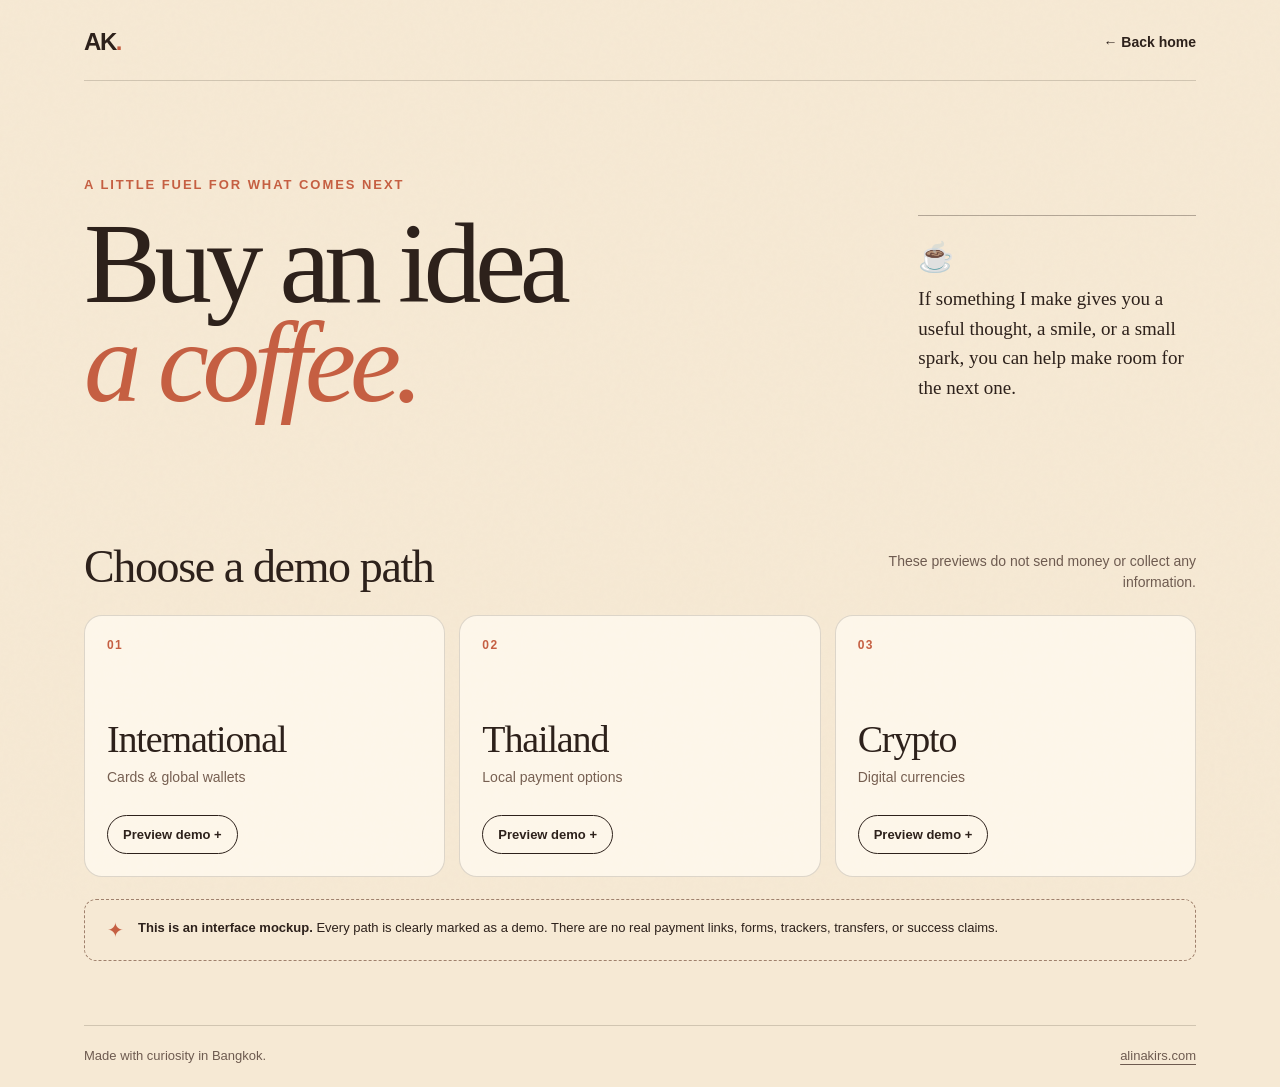
==== support/index.html @ 02ede428 "Add warm support page mockup" ====
<!doctype html>
<html lang="en">
  <head>
    <meta charset="utf-8">
    <meta name="viewport" content="width=device-width, initial-scale=1">
    <meta name="description" content="A demo support page for Alina Kirs: coffee, new ideas, and three preview-only ways to help.">
    <meta name="theme-color" content="#f6e9d4">
    <title>Support Alina Kirs</title>
    <link rel="icon" href="../favicon.svg" type="image/svg+xml">
    <link rel="stylesheet" href="../styles.css">
  </head>
  <body class="support-page">
    <a class="skip-link" href="#main">Skip to content</a>
    <div class="support-shell">
      <header class="support-header">
        <a class="monogram" href="../" aria-label="Alina Kirs home">AK<span>.</span></a>
        <a class="back-link" href="../"><span aria-hidden="true">←</span> Back home</a>
      </header>

      <main id="main" class="support-main">
        <section class="support-hero" aria-labelledby="support-title">
          <div>
            <p class="support-kicker">A little fuel for what comes next</p>
            <h1 id="support-title">Buy an idea<br><em>a coffee.</em></h1>
          </div>
          <div class="support-note">
            <span class="coffee-mark" aria-hidden="true">☕</span>
            <p>If something I make gives you a useful thought, a smile, or a small spark, you can help make room for the next one.</p>
          </div>
        </section>

        <section class="support-options" aria-labelledby="options-title">
          <div class="section-heading">
            <h2 id="options-title">Choose a demo path</h2>
            <p>These previews do not send money or collect any information.</p>
          </div>

          <div class="support-grid">
            <details class="support-card">
              <summary>
                <span class="card-number">01</span>
                <span class="card-copy">
                  <strong>International</strong>
                  <span>Cards &amp; global wallets</span>
                </span>
                <span class="preview-button">Preview demo</span>
              </summary>
              <div class="demo-message">
                <strong>Preview only.</strong> A future version could open a trusted international payment provider. Nothing was sent, and no details were collected.
              </div>
            </details>

            <details class="support-card">
              <summary>
                <span class="card-number">02</span>
                <span class="card-copy">
                  <strong>Thailand</strong>
                  <span>Local payment options</span>
                </span>
                <span class="preview-button">Preview demo</span>
              </summary>
              <div class="demo-message">
                <strong>Preview only.</strong> A future version could show a secure local payment option. Nothing was sent, and no recipient or account details are displayed.
              </div>
            </details>

            <details class="support-card">
              <summary>
                <span class="card-number">03</span>
                <span class="card-copy">
                  <strong>Crypto</strong>
                  <span>Digital currencies</span>
                </span>
                <span class="preview-button">Preview demo</span>
              </summary>
              <div class="demo-message">
                <strong>Preview only.</strong> A future version could list supported networks and a verified address. No wallet address, key, or transaction is present here.
              </div>
            </details>
          </div>
        </section>

        <aside class="demo-disclaimer" aria-label="Demo notice">
          <span aria-hidden="true">✦</span>
          <p><strong>This is an interface mockup.</strong> Every path is clearly marked as a demo. There are no real payment links, forms, trackers, transfers, or success claims.</p>
        </aside>
      </main>

      <footer class="support-footer">
        <span>Made with curiosity in Bangkok.</span>
        <a href="../">alinakirs.com</a>
      </footer>
    </div>
  </body>
</html>
---- styles.css ----
:root { color-scheme: dark; font-family: -apple-system, BlinkMacSystemFont, "Segoe UI", sans-serif; background: #101e2b; color: #f3f6f8; }
* { box-sizing: border-box; }
body { margin: 0; }
a { color: inherit; text-underline-offset: .3em; }
a:focus-visible { outline: 2px solid #ace9e1; outline-offset: 6px; }
.page { max-width: 1440px; min-height: 100svh; margin: auto; padding: 36px clamp(24px, 7vw, 104px) 28px; display: flex; flex-direction: column; }
header, footer { display: flex; justify-content: space-between; align-items: center; gap: 24px; }
header { padding-bottom: 28px; border-bottom: 1px solid #ffffff26; }
.monogram { font-size: 24px; font-weight: 750; text-decoration: none; letter-spacing: -.06em; }
.monogram span { color: #ace9e1; }
.profile-link { font-size: 14px; }
main { flex: 1; padding: clamp(56px, 10vh, 120px) 0; }
.eyebrow { color: #ace9e1; font-size: 14px; letter-spacing: .15em; text-transform: uppercase; margin: 0 0 28px; }
h1 { font-size: clamp(76px, 13vw, 176px); line-height: .93; letter-spacing: -.065em; font-weight: 650; margin: 0; }
h1 span { color: #ace9e1; }
.intro { max-width: 480px; margin-top: 40px; }
.intro p { font-size: clamp(20px, 2.3vw, 26px); line-height: 1.5; margin: 0; }
.intro .secondary { color: #b8c3cc; font-size: 16px; margin-top: 16px; }
footer { border-top: 1px solid #ffffff26; padding-top: 24px; font-size: 14px; color: #b8c3cc; }
.skip-link { position: absolute; top: -100px; left: 24px; background: #f3f6f8; color: #101e2b; padding: 12px; }
.skip-link:focus { top: 12px; }
@media (max-width: 480px) { .page { padding-top: 24px; } footer { align-items: flex-start; flex-direction: column; gap: 10px; } }

/* Support page */
.support-page {
  --cream: #f6e9d4;
  --ink: #2d211b;
  --terracotta: #c55f42;
  --sun: #edb85b;
  --paper: #fffaf0;
  color-scheme: light;
  background: var(--cream);
  color: var(--ink);
}
.support-page::before {
  content: "";
  position: fixed;
  inset: 0;
  pointer-events: none;
  opacity: .22;
  background-image: url("data:image/svg+xml,%3Csvg viewBox='0 0 180 180' xmlns='http://www.w3.org/2000/svg'%3E%3Cfilter id='n'%3E%3CfeTurbulence type='fractalNoise' baseFrequency='.9' numOctaves='2' stitchTiles='stitch'/%3E%3C/filter%3E%3Crect width='100%25' height='100%25' filter='url(%23n)' opacity='.09'/%3E%3C/svg%3E");
}
.support-page a:focus-visible,
.support-page summary:focus-visible { outline-color: var(--terracotta); }
.support-page .skip-link { z-index: 10; background: var(--ink); color: var(--paper); }
.support-shell { position: relative; max-width: 1240px; min-height: 100svh; margin: auto; padding: 28px clamp(20px, 5vw, 72px) 24px; display: flex; flex-direction: column; }
.support-header, .support-footer { display: flex; justify-content: space-between; align-items: center; gap: 24px; }
.support-header { padding-bottom: 24px; border-bottom: 1px solid #2d211b2e; }
.support-header .monogram span { color: var(--terracotta); }
.back-link { font-size: 14px; font-weight: 650; text-decoration: none; }
.back-link:hover { text-decoration: underline; }
.support-main { flex: 1; padding: clamp(52px, 8vw, 96px) 0 64px; }
.support-hero { display: grid; grid-template-columns: minmax(0, 1.45fr) minmax(260px, .55fr); gap: clamp(40px, 8vw, 112px); align-items: end; }
.support-kicker { margin: 0 0 22px; color: var(--terracotta); font-size: 13px; font-weight: 750; letter-spacing: .15em; text-transform: uppercase; }
.support-page h1 { max-width: 850px; font-family: Georgia, "Times New Roman", serif; font-size: clamp(58px, 9vw, 122px); line-height: .86; letter-spacing: -.055em; font-weight: 500; }
.support-page h1 em { color: var(--terracotta); font-weight: 500; }
.support-note { padding: 24px 0 10px; border-top: 1px solid #2d211b54; }
.support-note p { margin: 10px 0 0; font-family: Georgia, "Times New Roman", serif; font-size: 19px; line-height: 1.55; }
.coffee-mark { display: block; font-size: 29px; }
.support-options { margin-top: clamp(72px, 10vw, 130px); }
.section-heading { display: flex; justify-content: space-between; align-items: end; gap: 28px; margin-bottom: 22px; }
.section-heading h2 { margin: 0; font-family: Georgia, "Times New Roman", serif; font-size: clamp(30px, 4vw, 46px); font-weight: 500; letter-spacing: -.03em; }
.section-heading p { max-width: 350px; margin: 0; color: #6e5b50; font-size: 14px; line-height: 1.5; text-align: right; }
.support-grid { display: grid; grid-template-columns: repeat(3, minmax(0, 1fr)); gap: 14px; }
.support-card { min-width: 0; background: #fffaf0c7; background: color-mix(in srgb, var(--paper) 78%, transparent); border: 1px solid #2d211b28; border-radius: 18px; overflow: hidden; transition: transform .2s ease, box-shadow .2s ease; }
.support-card:hover { transform: translateY(-3px); box-shadow: 0 18px 38px #63412b18; }
.support-card[open] { background: var(--paper); }
.support-card summary { min-height: 260px; padding: 22px; display: flex; flex-direction: column; cursor: pointer; list-style: none; }
.support-card summary::-webkit-details-marker { display: none; }
.card-number { color: var(--terracotta); font-size: 12px; font-weight: 800; letter-spacing: .12em; }
.card-copy { margin: auto 0 30px; display: flex; flex-direction: column; gap: 8px; }
.card-copy strong { font-family: Georgia, "Times New Roman", serif; font-size: clamp(28px, 3vw, 38px); font-weight: 500; letter-spacing: -.03em; }
.card-copy span { color: #765f51; font-size: 14px; }
.preview-button { align-self: flex-start; padding: 11px 15px; border: 1px solid currentColor; border-radius: 999px; font-size: 13px; font-weight: 750; }
.preview-button::after { content: " +"; }
.support-card[open] .preview-button { background: var(--ink); color: var(--paper); }
.support-card[open] .preview-button::after { content: " −"; }
.demo-message { margin: 0 22px 22px; padding: 16px; border-radius: 10px; background: #edb85b2b; color: #5e493d; font-size: 14px; line-height: 1.55; }
.demo-message strong { color: var(--ink); }
.demo-disclaimer { margin-top: 22px; padding: 18px 22px; display: flex; gap: 14px; align-items: flex-start; border: 1px dashed #9f806c; border-radius: 12px; }
.demo-disclaimer > span { color: var(--terracotta); font-size: 20px; }
.demo-disclaimer p { margin: 0; font-size: 13px; line-height: 1.6; }
.support-footer { padding-top: 22px; border-top: 1px solid #2d211b2e; color: #6e5b50; font-size: 13px; }

@media (max-width: 800px) {
  .support-hero { grid-template-columns: 1fr; }
  .support-note { max-width: 500px; }
  .support-grid { grid-template-columns: 1fr; }
  .support-card summary { min-height: 210px; }
}
@media (max-width: 520px) {
  .support-shell { padding-top: 20px; }
  .support-main { padding-top: 44px; }
  .support-page h1 { font-size: clamp(50px, 17vw, 76px); }
  .section-heading { align-items: flex-start; flex-direction: column; gap: 10px; }
  .section-heading p { text-align: left; }
  .support-card summary { min-height: 190px; }
  .support-footer { align-items: flex-start; flex-direction: column; gap: 10px; }
}
@media (prefers-reduced-motion: reduce) {
  .support-card { transition: none; }
}
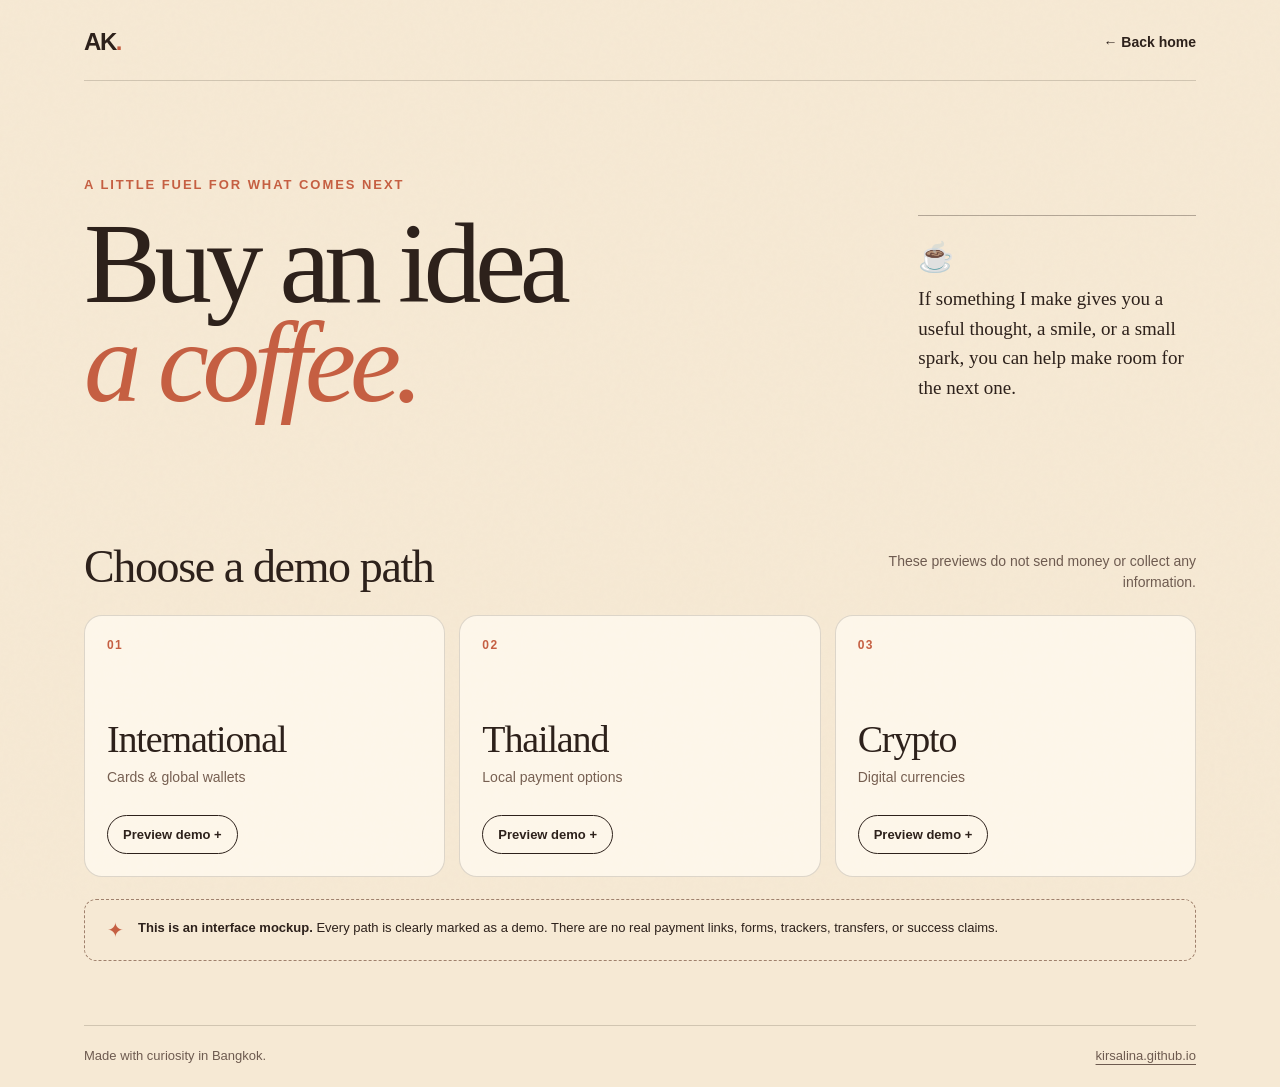
==== commit 9a5b8435: "Correct support footer domain" ====
--- a/support/index.html
+++ b/support/index.html
@@ -88,7 +88,7 @@
 
       <footer class="support-footer">
         <span>Made with curiosity in Bangkok.</span>
-        <a href="../">alinakirs.com</a>
+        <a href="../">kirsalina.github.io</a>
       </footer>
     </div>
   </body>
